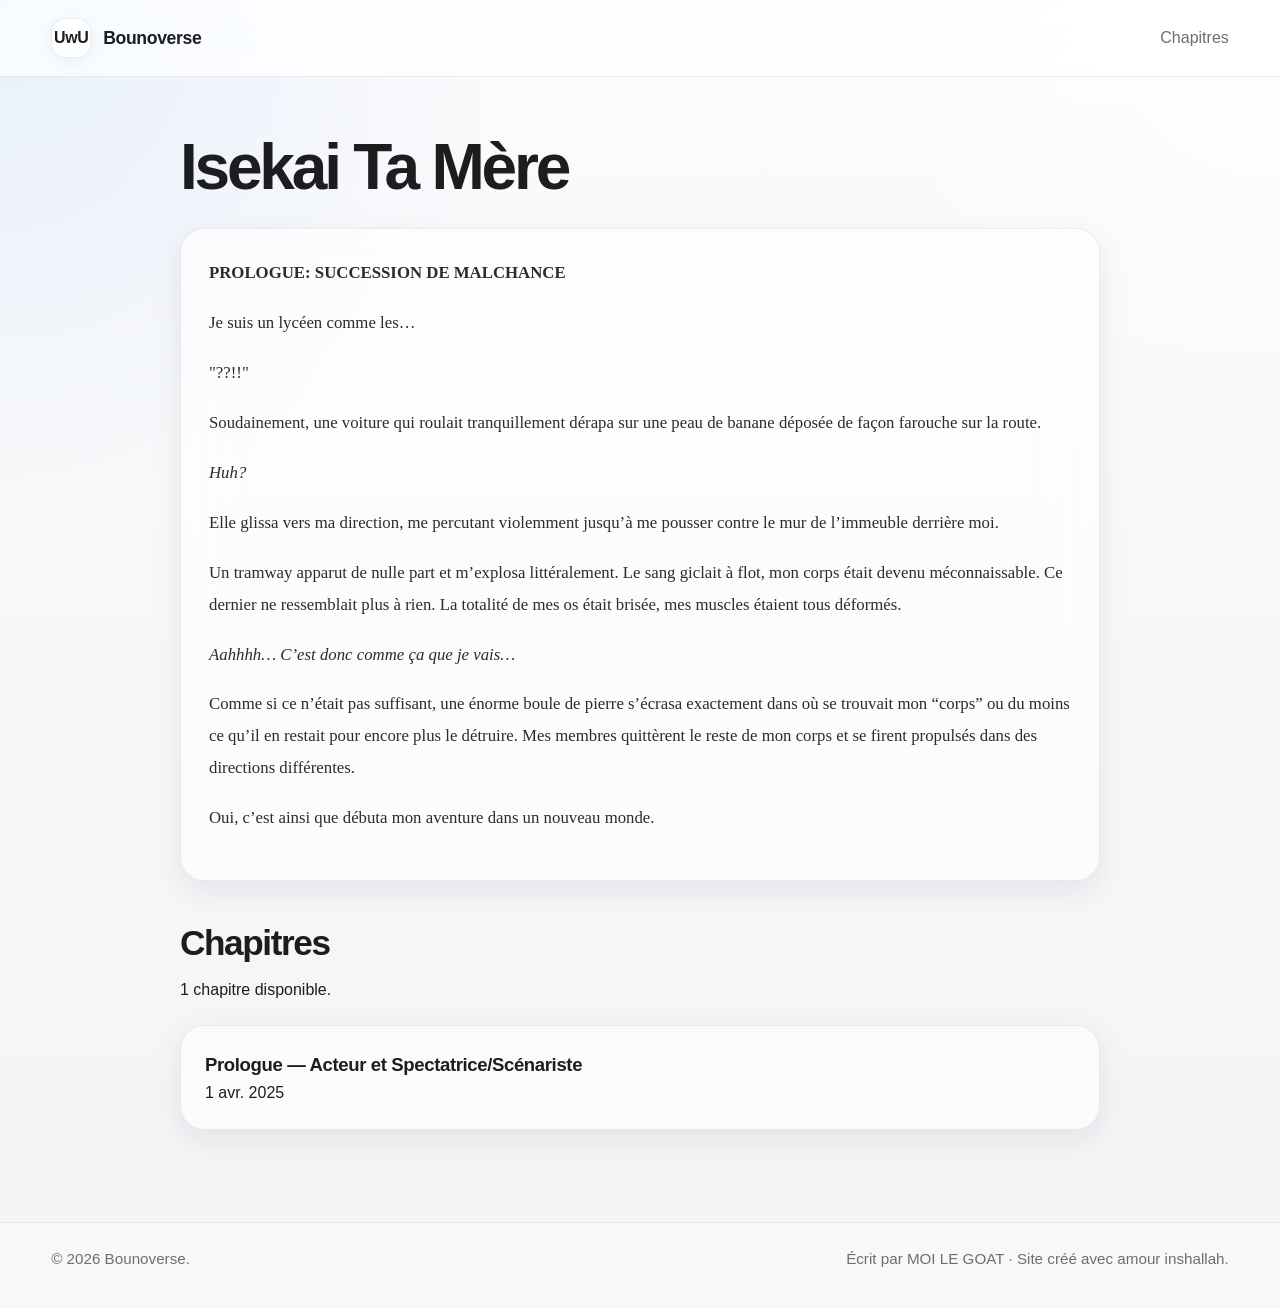
==== index.html @ d7294e29 "Update index.html" ====
<!DOCTYPE html>
<html lang="fr">
<head>
  <meta charset="UTF-8" />
  <meta name="viewport" content="width=device-width, initial-scale=1.0" />
  <title>Bounoverse</title>
  <link rel="stylesheet" href="style.css" />
</head>
  
<body>
  <header>
    <div class="container nav">
      <a href="#" class="logo" onclick="goHome(); return false;">
        <span class="logo-mark">UwU</span>
        <span>Bounoverse</span>
      </a>

      <nav class="nav-links">
        <button class="link-button" type="button" onclick="goHomeAndScrollToChapters()">Chapitres</button>
      </nav>
    </div>
  </header>

  <main class="container main-shell">
    <section id="home-view" class="view">
      <div class="page-narrow">
        <section class="hero">
          <h1 id="story-title">Isekai Ta Mère</h1>
          <p id="story-subtitle">
          </p>

          <article class="hero-panel intro-box">
            <div class="reader-content no-padding">
              <div id="story-intro">Chargement…</div>
            </div>
          </article>
        </section>

        <section id="chapitres">
          <div class="section-head">
            <div>
              <h2>Chapitres</h2>
              <p id="chapters-count">Chargement des chapitres…</p>
            </div>
          </div>

          <div id="chapters-list" class="chapters-stack"></div>
          <p id="error-message" class="error-message hidden"></p>
        </section>
      </div>
    </section>

    <section id="chapter-view" class="view hidden">
      <div class="page-narrow">
        <div class="section-head">
          <div>
            <h2 id="chapter-story-title">Isekai Ta Mère</h2>
            <p id="chapter-subtitle">Chapitre</p>
          </div>
          <button class="btn btn-secondary" type="button" onclick="goHome()">← Retour</button>
        </div>

        <article class="reader single-reader">
          <div class="reader-content" id="chapter-content"></div>
        </article>

        <div class="hero-actions top-gap">
          <button class="btn btn-secondary" type="button" onclick="goHomeAndScrollToChapters()">Retour aux chapitres</button>
        </div>
      </div>
    </section>
  </main>

  <script src="app.js?v=9"></script>
  
  <footer class="site-footer">
    <div class="container footer-inner">
      <p>© 2026 Bounoverse.</p>
      <p>Écrit par MOI LE GOAT · Site créé avec amour inshallah.</p>
    </div>
  </footer>
</body>
</html>
---- style.css ----
:root {
  --bg: #f5f5f7;
  --panel: rgba(255, 255, 255, 0.58);
  --text: #1d1d1f;
  --muted: #6e6e73;
  --line: rgba(29, 29, 31, 0.08);
  --radius: 24px;
  --shadow: 0 10px 30px rgba(15, 23, 42, 0.08);
  --shadow-soft: 0 4px 18px rgba(15, 23, 42, 0.05);
  --max: 1200px;
}

* {
  margin: 0;
  padding: 0;
  box-sizing: border-box;
}

html {
  scroll-behavior: smooth;
}

body {
  font-family: -apple-system, BlinkMacSystemFont, "SF Pro Display", "SF Pro Text", "Helvetica Neue", Arial, sans-serif;
  background:
    radial-gradient(circle at top left, rgba(0, 113, 227, 0.08), transparent 28%),
    radial-gradient(circle at top right, rgba(255, 255, 255, 0.85), transparent 24%),
    linear-gradient(180deg, #fbfbfd 0%, #f3f4f6 100%);
  color: var(--text);
  line-height: 1.6;
  min-height: 100vh;
  -webkit-font-smoothing: antialiased;
  text-rendering: optimizeLegibility;
}

a {
  color: inherit;
  text-decoration: none;
}

button {
  font: inherit;
}

.container {
  width: min(92%, var(--max));
  margin: 0 auto;
}

.main-shell {
  padding-top: 36px;
  padding-bottom: 44px;
}

.page-narrow {
  max-width: 920px;
  margin: 0 auto;
}

.hidden {
  display: none !important;
}

header {
  position: sticky;
  top: 0;
  z-index: 50;
  backdrop-filter: saturate(180%) blur(22px);
  -webkit-backdrop-filter: saturate(180%) blur(22px);
  background: rgba(255, 255, 255, 0.72);
  border-bottom: 1px solid rgba(29, 29, 31, 0.08);
}

.nav {
  display: flex;
  align-items: center;
  justify-content: space-between;
  min-height: 76px;
  gap: 20px;
}

.logo {
  display: flex;
  align-items: center;
  gap: 12px;
  font-size: 1.1rem;
  font-weight: 700;
  letter-spacing: -0.02em;
}

.logo-mark {
  width: 40px;
  height: 40px;
  border-radius: 14px;
  display: grid;
  place-items: center;
  background: rgba(255, 255, 255, 0.72);
  border: 1px solid rgba(29, 29, 31, 0.08);
  box-shadow: var(--shadow-soft);
  font-size: 1rem;
}

.nav-links {
  display: flex;
  align-items: center;
  gap: 22px;
  color: var(--muted);
  font-weight: 500;
}

.link-button {
  background: transparent;
  border: none;
  color: inherit;
  cursor: pointer;
  padding: 0;
  transition: 0.2s ease;
}

.link-button:hover {
  color: var(--text);
}

.hero {
  padding-top: 22px;
}

.hero h1 {
  font-size: clamp(2.4rem, 5vw, 4.4rem);
  line-height: 1.02;
  letter-spacing: -0.05em;
  margin-bottom: 16px;
  font-weight: 700;
}

.hero p {
  color: var(--muted);
  font-size: 1.08rem;
}

.hero-actions {
  display: flex;
  flex-wrap: wrap;
  gap: 14px;
  margin-top: 22px;
}

.top-gap {
  margin-top: 28px;
}

.btn {
  display: inline-flex;
  align-items: center;
  justify-content: center;
  gap: 10px;
  min-height: 48px;
  padding: 0 22px;
  border-radius: 999px;
  font-weight: 600;
  transition: 0.2s ease;
  border: 1px solid transparent;
  cursor: pointer;
}

.btn-secondary {
  background: rgba(255, 255, 255, 0.72);
  border-color: var(--line);
  color: var(--text);
  box-shadow: var(--shadow-soft);
}

.btn-secondary:hover {
  background: rgba(255, 255, 255, 0.92);
  transform: translateY(-1px);
}

.hero-panel,
.novel-card,
.reader {
  background: var(--panel);
  border: 1px solid var(--line);
  border-radius: var(--radius);
  backdrop-filter: blur(24px);
  -webkit-backdrop-filter: blur(24px);
  box-shadow: var(--shadow);
}

.intro-box {
  margin-top: 28px;
  margin-bottom: 34px;
  padding: 28px;
}

.section-head {
  display: flex;
  align-items: end;
  justify-content: space-between;
  gap: 16px;
  margin-bottom: 22px;
}

.section-head h2 {
  font-size: clamp(1.55rem, 3vw, 2.2rem);
  margin-bottom: 6px;
  letter-spacing: -0.04em;
}

#chapitres {
  scroll-margin-top: 110px;
}

.chapters-stack {
  display: grid;
  grid-template-columns: 1fr;
  gap: 16px;
}

.novel-card {
  overflow: hidden;
  transition: 0.2s ease;
}

.novel-content {
  padding: 24px;
}

.novel-content h3 {
  font-size: 1.16rem;
  letter-spacing: -0.02em;
}

.chapter-card-interactive {
  cursor: pointer;
}

.chapter-card-interactive:hover,
.chapter-card-interactive:focus-visible {
  background: rgba(230, 244, 255, 0.95);
  border-color: rgba(0, 113, 227, 0.22);
  box-shadow: 0 10px 24px rgba(0, 113, 227, 0.10);
  outline: none;
}

.chapter-card-interactive h3 {
  transition: color 0.2s ease;
}

.chapter-card-interactive:hover h3,
.chapter-card-interactive:focus-visible h3 {
  color: #5ac8fa;
}

.reader {
  overflow: hidden;
  background: rgba(255, 255, 255, 0.76);
}

.single-reader {
  display: block;
}

.reader-content {
  padding: 34px;
}

.no-padding {
  padding: 0;
}

.reader-content p {
  color: #2c2c2e;
  margin-bottom: 18px;
  font-size: 1.05rem;
  line-height: 1.9;
  font-family: Georgia, "Times New Roman", serif;
}

.error-message {
  margin-top: 18px;
  color: #b3261e;
  background: rgba(255, 255, 255, 0.76);
  border: 1px solid rgba(179, 38, 30, 0.16);
  border-radius: 18px;
  padding: 14px 16px;
  box-shadow: var(--shadow-soft);
}

@media (max-width: 780px) {
  .nav {
    flex-direction: column;
    align-items: flex-start;
    padding: 14px 0;
  }

  .nav-links {
    flex-wrap: wrap;
    gap: 14px;
  }

  .section-head {
    flex-direction: column;
    align-items: flex-start;
  }

  .reader-content {
    padding: 24px;
  }

  .intro-box,
  .novel-content {
    padding: 20px;
  }
}

.site-footer {
  margin-top: 48px;
  padding: 24px 0 36px;
  border-top: 1px solid rgba(29, 29, 31, 0.08);
  background: rgba(255, 255, 255, 0.35);
  backdrop-filter: blur(18px);
  -webkit-backdrop-filter: blur(18px);
}

.footer-inner {
  display: flex;
  justify-content: space-between;
  gap: 16px;
  flex-wrap: wrap;
}

.site-footer p {
  color: var(--muted);
  font-size: 0.95rem;
}
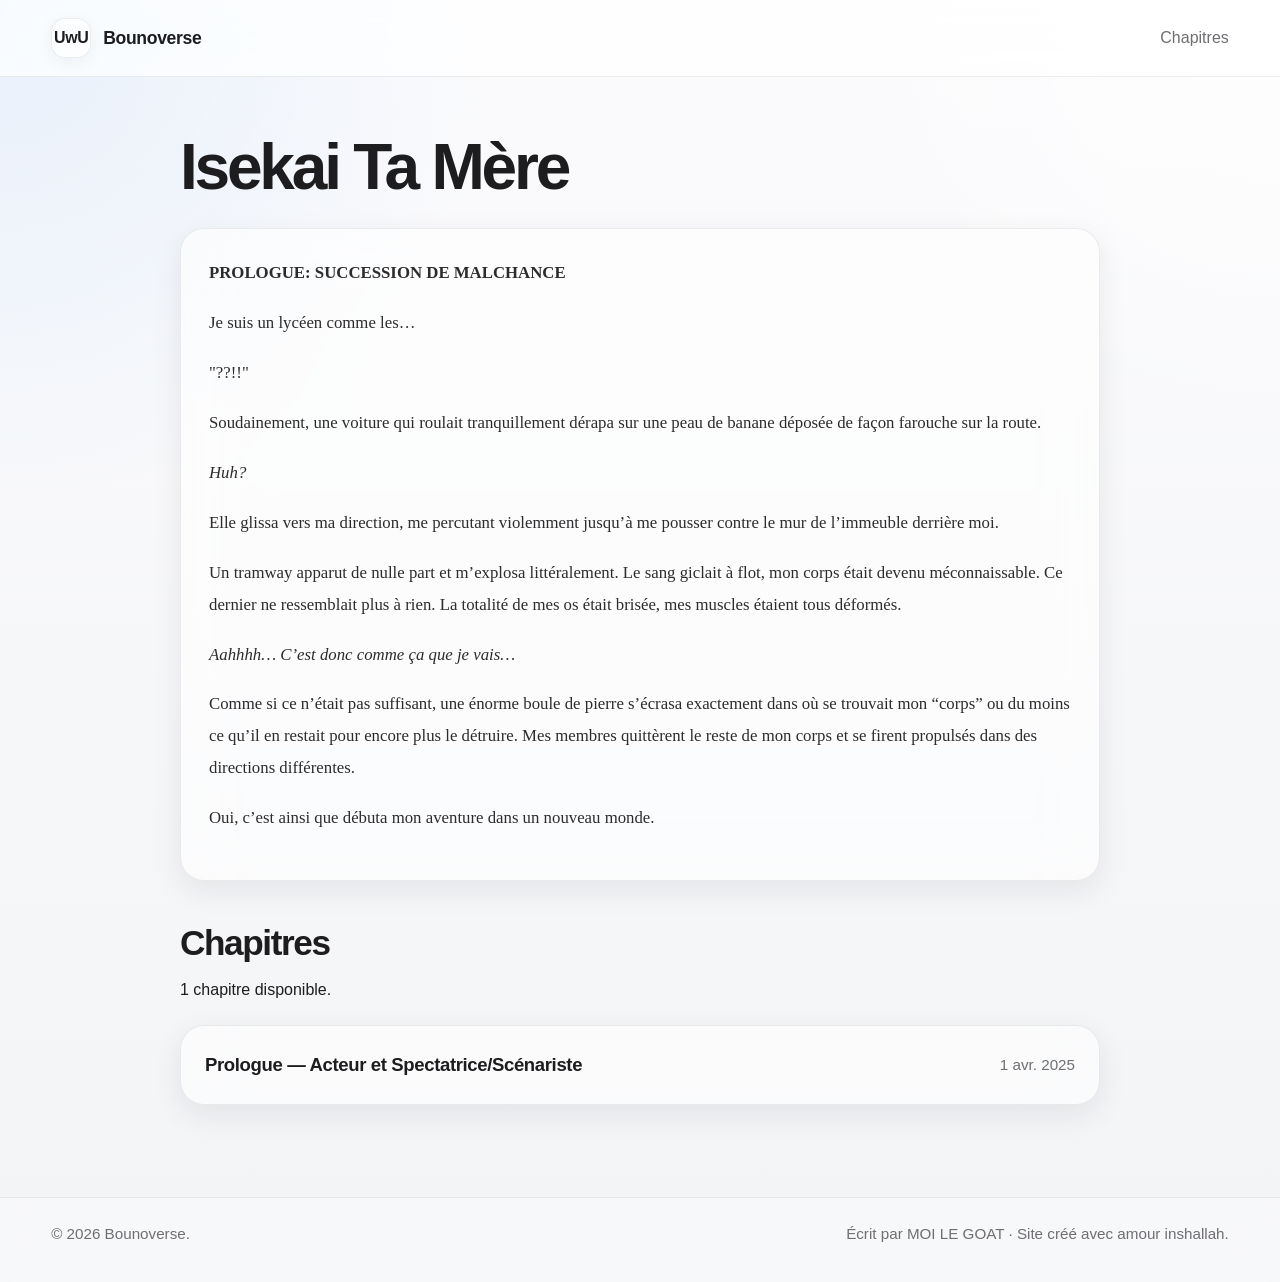
==== commit 51e20428: "Update index.html" ====
--- a/index.html
+++ b/index.html
@@ -71,7 +71,7 @@
     </section>
   </main>
 
-  <script src="app.js?v=9"></script>
+  <script src="app.js?v=1"></script>
   
   <footer class="site-footer">
     <div class="container footer-inner">
--- a/style.css
+++ b/style.css
@@ -225,9 +225,23 @@
   padding: 24px;
 }
 
+.chapter-row {
+  display: flex;
+  align-items: center;
+  justify-content: space-between;
+  gap: 18px;
+}
+
 .novel-content h3 {
   font-size: 1.16rem;
   letter-spacing: -0.02em;
+}
+
+.chapter-date {
+  color: var(--muted);
+  font-size: 0.95rem;
+  white-space: nowrap;
+  flex-shrink: 0;
 }
 
 .chapter-card-interactive {
@@ -242,12 +256,15 @@
   outline: none;
 }
 
-.chapter-card-interactive h3 {
+.chapter-card-interactive h3,
+.chapter-card-interactive .chapter-date {
   transition: color 0.2s ease;
 }
 
 .chapter-card-interactive:hover h3,
-.chapter-card-interactive:focus-visible h3 {
+.chapter-card-interactive:focus-visible h3,
+.chapter-card-interactive:hover .chapter-date,
+.chapter-card-interactive:focus-visible .chapter-date {
   color: #5ac8fa;
 }
 
@@ -273,7 +290,11 @@
   margin-bottom: 18px;
   font-size: 1.05rem;
   line-height: 1.9;
-  font-family: Georgia, "Times New Roman", serif;
+  font-family: "Times New Roman", Times, serif;
+}
+
+#story-intro p {
+  font-family: "Times New Roman", Times, serif;
 }
 
 .error-message {
@@ -286,31 +307,25 @@
   box-shadow: var(--shadow-soft);
 }
 
-@media (max-width: 780px) {
-  .nav {
-    flex-direction: column;
-    align-items: flex-start;
-    padding: 14px 0;
-  }
-
-  .nav-links {
-    flex-wrap: wrap;
-    gap: 14px;
-  }
-
-  .section-head {
-    flex-direction: column;
-    align-items: flex-start;
-  }
-
-  .reader-content {
-    padding: 24px;
-  }
-
-  .intro-box,
-  .novel-content {
-    padding: 20px;
-  }
+.chapter-image-block {
+  margin: 28px 0;
+}
+
+.chapter-image {
+  display: block;
+  width: 100%;
+  max-width: 760px;
+  margin: 0 auto;
+  border-radius: 18px;
+  box-shadow: 0 10px 30px rgba(15, 23, 42, 0.12);
+}
+
+.chapter-image-caption {
+  margin-top: 10px;
+  text-align: center;
+  color: var(--muted);
+  font-size: 0.95rem;
+  font-style: italic;
 }
 
 .site-footer {
@@ -334,3 +349,40 @@
   font-size: 0.95rem;
 }
 
+@media (max-width: 780px) {
+  .nav {
+    flex-direction: column;
+    align-items: flex-start;
+    padding: 14px 0;
+  }
+
+  .nav-links {
+    flex-wrap: wrap;
+    gap: 14px;
+  }
+
+  .section-head {
+    flex-direction: column;
+    align-items: flex-start;
+  }
+
+  .reader-content {
+    padding: 24px;
+  }
+
+  .intro-box,
+  .novel-content {
+    padding: 20px;
+  }
+
+  .chapter-row {
+    flex-direction: column;
+    align-items: flex-start;
+    gap: 8px;
+  }
+
+  .footer-inner {
+    flex-direction: column;
+    align-items: flex-start;
+  }
+}
